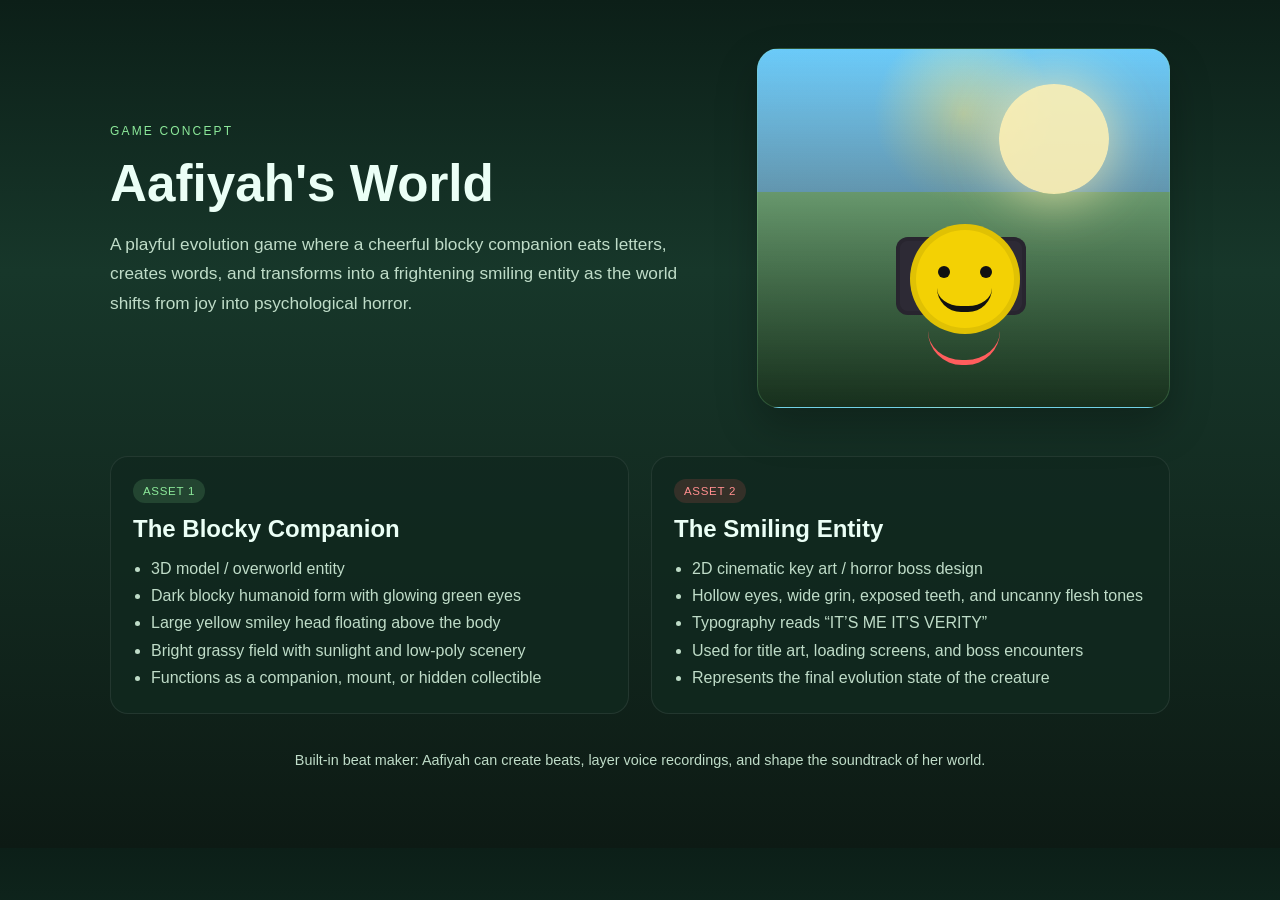
==== index.html @ e5e65679 "game server" ====
<!DOCTYPE html>
<html lang="en">
  <head>
    <meta charset="UTF-8" />
    <meta name="viewport" content="width=device-width, initial-scale=1.0" />
    <title>Aafiyah's World</title>
    <style>
      :root {
        --bg: #061a13;
        --panel: rgba(12, 31, 24, 0.9);
        --panel-alt: rgba(17, 41, 31, 0.85);
        --green: #8ce99a;
        --yellow: #f7d154;
        --red: #ff5d5d;
        --text: #ebfff6;
        --muted: #bfdcc8;
        --shadow: rgba(0, 0, 0, 0.25);
      }

      * { box-sizing: border-box; }

      body {
        margin: 0;
        font-family: Arial, Helvetica, sans-serif;
        background: linear-gradient(180deg, #0c1f18 0%, #17372a 32%, #0d1a14 100%);
        color: var(--text);
      }

      .container {
        max-width: 1100px;
        margin: 0 auto;
        padding: 48px 20px 80px;
      }

      .hero {
        display: grid;
        grid-template-columns: 1.2fr 0.8fr;
        gap: 28px;
        align-items: center;
      }

      .eyebrow {
        display: inline-block;
        font-size: 12px;
        letter-spacing: 0.18em;
        text-transform: uppercase;
        color: var(--green);
        margin-bottom: 18px;
      }

      h1 {
        margin: 0 0 18px;
        font-size: clamp(2.5rem, 4vw, 4.5rem);
        line-height: 1.1;
      }

      .lead {
        font-size: 1.08rem;
        line-height: 1.7;
        color: var(--muted);
        max-width: 60ch;
      }

      .panel {
        background: var(--panel);
        border: 1px solid rgba(140, 233, 154, 0.2);
        border-radius: 22px;
        box-shadow: 0 18px 40px var(--shadow);
        overflow: hidden;
      }

      .art {
        min-height: 360px;
        background:
          linear-gradient(180deg, rgba(144, 213, 255, 0.25), rgba(8, 22, 18, 0.85)),
          radial-gradient(circle at 50% 18%, rgba(255, 242, 142, 0.8), transparent 25%),
          linear-gradient(180deg, #5ec7f7, #90d8ff 40%, #9bdc7e 40%, #6ebf5a 100%);
        position: relative;
      }

      .sun {
        position: absolute;
        width: 110px;
        height: 110px;
        border-radius: 50%;
        background: rgba(255, 241, 180, 0.9);
        top: 35px;
        right: 60px;
        box-shadow: 0 0 60px rgba(255, 239, 176, 0.9);
      }

      .creature {
        position: absolute;
        left: 50%;
        bottom: 30px;
        transform: translateX(-50%);
        width: 180px;
        height: 180px;
      }

      .body {
        position: absolute;
        left: 22px;
        top: 40px;
        width: 130px;
        height: 78px;
        background: #2d2a35;
        border-radius: 12px;
        box-shadow: inset 0 0 0 4px rgba(0,0,0,0.12);
      }

      .body:before, .body:after {
        content: "";
        position: absolute;
        width: 16px;
        height: 16px;
        background: #5af3a8;
        top: 22px;
        border-radius: 4px;
        box-shadow: 0 0 12px rgba(90, 243, 168, 0.85);
      }

      .body:before { left: 28px; }
      .body:after { right: 28px; }

      .smile {
        position: absolute;
        left: 50%;
        bottom: 12px;
        transform: translateX(-50%);
        width: 72px;
        height: 34px;
        border-bottom: 5px solid #ff5d5d;
        border-radius: 0 0 60px 60px;
      }

      .head {
        position: absolute;
        left: 36px;
        bottom: 43px;
        width: 110px;
        height: 110px;
        background: #f3d104;
        border-radius: 50%;
        box-shadow: inset 0 0 0 6px rgba(0,0,0,0.08);
      }

      .head:before, .head:after {
        content: "";
        position: absolute;
        width: 12px;
        height: 12px;
        background: #111;
        border-radius: 50%;
        top: 42px;
      }

      .head:before { left: 28px; }
      .head:after { right: 28px; }

      .head .mouth {
        position: absolute;
        left: 25%;
        right: 25%;
        bottom: 22px;
        height: 24px;
        border-bottom: 6px solid #111;
        border-radius: 0 0 50px 50px;
      }

      .cards {
        display: grid;
        grid-template-columns: repeat(2, minmax(0, 1fr));
        gap: 22px;
        margin-top: 48px;
      }

      .card {
        background: var(--panel-alt);
        border: 1px solid rgba(255,255,255,0.08);
        border-radius: 18px;
        padding: 22px;
      }

      .card h2 {
        margin-top: 0;
        margin-bottom: 12px;
        font-size: 1.5rem;
      }

      .tag {
        display: inline-block;
        padding: 6px 10px;
        border-radius: 999px;
        font-size: 0.72rem;
        letter-spacing: 0.06em;
        text-transform: uppercase;
        margin-bottom: 12px;
      }

      .tag.green { background: rgba(140, 233, 154, 0.15); color: var(--green); }
      .tag.red { background: rgba(255, 93, 93, 0.15); color: #ff8e8e; }

      ul {
        margin: 0;
        padding-left: 18px;
        color: var(--muted);
        line-height: 1.7;
      }

      .footer {
        text-align: center;
        color: var(--muted);
        margin-top: 38px;
        font-size: 0.9rem;
      }

      @media (max-width: 780px) {
        .hero, .cards {
          grid-template-columns: 1fr;
        }
      }
    </style>
  </head>
  <body>
    <div class="container">
      <section class="hero">
        <div>
          <span class="eyebrow">Game Concept</span>
          <h1>Aafiyah's World</h1>
          <p class="lead">
            A playful evolution game where a cheerful blocky companion eats letters,
            creates words, and transforms into a frightening smiling entity as the world
            shifts from joy into psychological horror.
          </p>
        </div>

        <div class="panel art" aria-label="A blocky companion in a bright grassy field">
          <div class="sun"></div>
          <div class="creature">
            <div class="body"></div>
            <div class="smile"></div>
            <div class="head">
              <div class="mouth"></div>
            </div>
          </div>
        </div>
      </section>

      <section class="cards">
        <article class="card">
          <span class="tag green">Asset 1</span>
          <h2>The Blocky Companion</h2>
          <ul>
            <li>3D model / overworld entity</li>
            <li>Dark blocky humanoid form with glowing green eyes</li>
            <li>Large yellow smiley head floating above the body</li>
            <li>Bright grassy field with sunlight and low-poly scenery</li>
            <li>Functions as a companion, mount, or hidden collectible</li>
          </ul>
        </article>

        <article class="card">
          <span class="tag red">Asset 2</span>
          <h2>The Smiling Entity</h2>
          <ul>
            <li>2D cinematic key art / horror boss design</li>
            <li>Hollow eyes, wide grin, exposed teeth, and uncanny flesh tones</li>
            <li>Typography reads “IT’S ME IT’S VERITY”</li>
            <li>Used for title art, loading screens, and boss encounters</li>
            <li>Represents the final evolution state of the creature</li>
          </ul>
        </article>
      </section>

      <div class="footer">
        Built-in beat maker: Aafiyah can create beats, layer voice recordings, and shape the soundtrack of her world.
      </div>
    </div>
  </body>
</html>
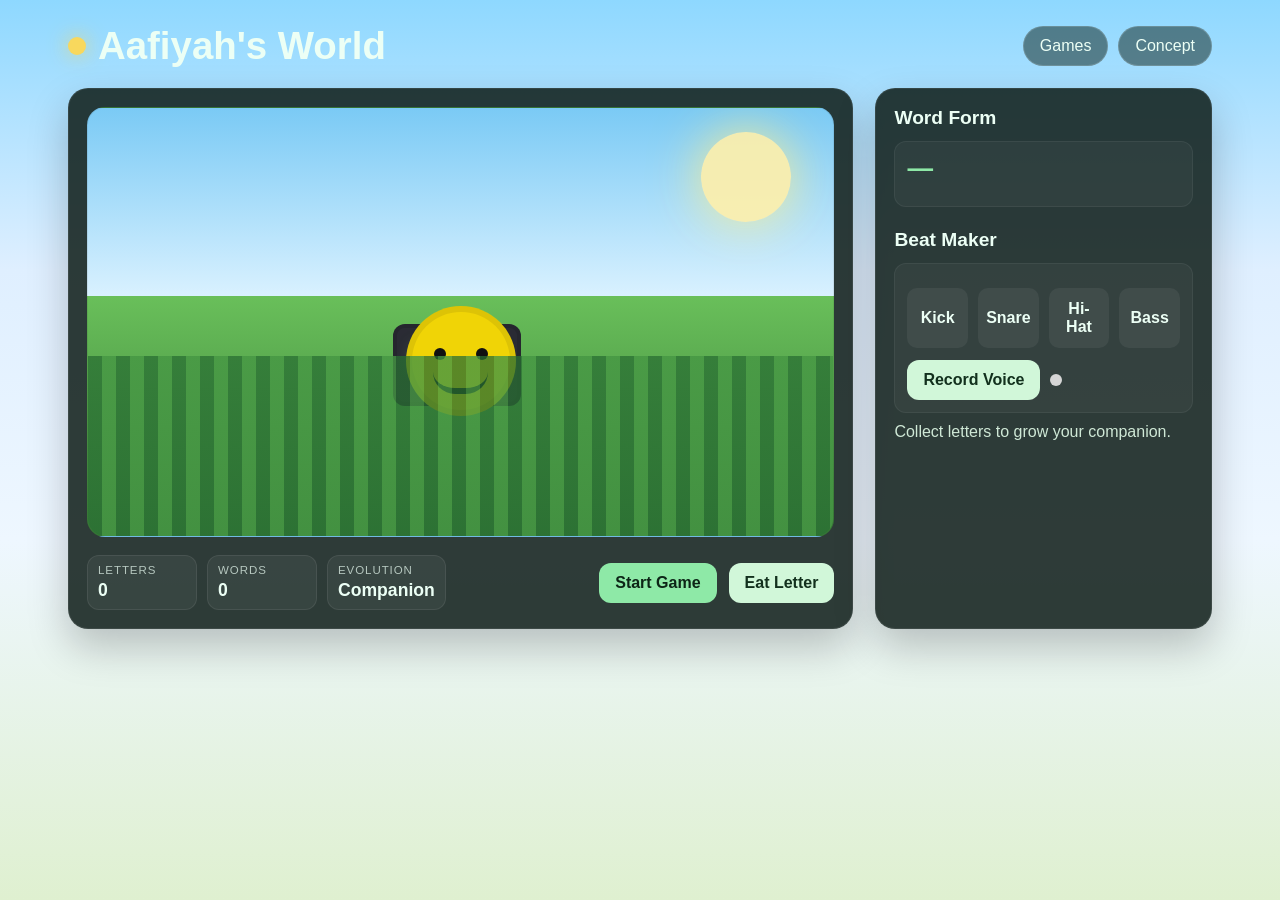
==== commit 4bc1c913: "game play openng" ====
--- a/index.html
+++ b/index.html
@@ -4,278 +4,90 @@
     <meta charset="UTF-8" />
     <meta name="viewport" content="width=device-width, initial-scale=1.0" />
     <title>Aafiyah's World</title>
-    <style>
-      :root {
-        --bg: #061a13;
-        --panel: rgba(12, 31, 24, 0.9);
-        --panel-alt: rgba(17, 41, 31, 0.85);
-        --green: #8ce99a;
-        --yellow: #f7d154;
-        --red: #ff5d5d;
-        --text: #ebfff6;
-        --muted: #bfdcc8;
-        --shadow: rgba(0, 0, 0, 0.25);
-      }
-
-      * { box-sizing: border-box; }
-
-      body {
-        margin: 0;
-        font-family: Arial, Helvetica, sans-serif;
-        background: linear-gradient(180deg, #0c1f18 0%, #17372a 32%, #0d1a14 100%);
-        color: var(--text);
-      }
-
-      .container {
-        max-width: 1100px;
-        margin: 0 auto;
-        padding: 48px 20px 80px;
-      }
-
-      .hero {
-        display: grid;
-        grid-template-columns: 1.2fr 0.8fr;
-        gap: 28px;
-        align-items: center;
-      }
-
-      .eyebrow {
-        display: inline-block;
-        font-size: 12px;
-        letter-spacing: 0.18em;
-        text-transform: uppercase;
-        color: var(--green);
-        margin-bottom: 18px;
-      }
-
-      h1 {
-        margin: 0 0 18px;
-        font-size: clamp(2.5rem, 4vw, 4.5rem);
-        line-height: 1.1;
-      }
-
-      .lead {
-        font-size: 1.08rem;
-        line-height: 1.7;
-        color: var(--muted);
-        max-width: 60ch;
-      }
-
-      .panel {
-        background: var(--panel);
-        border: 1px solid rgba(140, 233, 154, 0.2);
-        border-radius: 22px;
-        box-shadow: 0 18px 40px var(--shadow);
-        overflow: hidden;
-      }
-
-      .art {
-        min-height: 360px;
-        background:
-          linear-gradient(180deg, rgba(144, 213, 255, 0.25), rgba(8, 22, 18, 0.85)),
-          radial-gradient(circle at 50% 18%, rgba(255, 242, 142, 0.8), transparent 25%),
-          linear-gradient(180deg, #5ec7f7, #90d8ff 40%, #9bdc7e 40%, #6ebf5a 100%);
-        position: relative;
-      }
-
-      .sun {
-        position: absolute;
-        width: 110px;
-        height: 110px;
-        border-radius: 50%;
-        background: rgba(255, 241, 180, 0.9);
-        top: 35px;
-        right: 60px;
-        box-shadow: 0 0 60px rgba(255, 239, 176, 0.9);
-      }
-
-      .creature {
-        position: absolute;
-        left: 50%;
-        bottom: 30px;
-        transform: translateX(-50%);
-        width: 180px;
-        height: 180px;
-      }
-
-      .body {
-        position: absolute;
-        left: 22px;
-        top: 40px;
-        width: 130px;
-        height: 78px;
-        background: #2d2a35;
-        border-radius: 12px;
-        box-shadow: inset 0 0 0 4px rgba(0,0,0,0.12);
-      }
-
-      .body:before, .body:after {
-        content: "";
-        position: absolute;
-        width: 16px;
-        height: 16px;
-        background: #5af3a8;
-        top: 22px;
-        border-radius: 4px;
-        box-shadow: 0 0 12px rgba(90, 243, 168, 0.85);
-      }
-
-      .body:before { left: 28px; }
-      .body:after { right: 28px; }
-
-      .smile {
-        position: absolute;
-        left: 50%;
-        bottom: 12px;
-        transform: translateX(-50%);
-        width: 72px;
-        height: 34px;
-        border-bottom: 5px solid #ff5d5d;
-        border-radius: 0 0 60px 60px;
-      }
-
-      .head {
-        position: absolute;
-        left: 36px;
-        bottom: 43px;
-        width: 110px;
-        height: 110px;
-        background: #f3d104;
-        border-radius: 50%;
-        box-shadow: inset 0 0 0 6px rgba(0,0,0,0.08);
-      }
-
-      .head:before, .head:after {
-        content: "";
-        position: absolute;
-        width: 12px;
-        height: 12px;
-        background: #111;
-        border-radius: 50%;
-        top: 42px;
-      }
-
-      .head:before { left: 28px; }
-      .head:after { right: 28px; }
-
-      .head .mouth {
-        position: absolute;
-        left: 25%;
-        right: 25%;
-        bottom: 22px;
-        height: 24px;
-        border-bottom: 6px solid #111;
-        border-radius: 0 0 50px 50px;
-      }
-
-      .cards {
-        display: grid;
-        grid-template-columns: repeat(2, minmax(0, 1fr));
-        gap: 22px;
-        margin-top: 48px;
-      }
-
-      .card {
-        background: var(--panel-alt);
-        border: 1px solid rgba(255,255,255,0.08);
-        border-radius: 18px;
-        padding: 22px;
-      }
-
-      .card h2 {
-        margin-top: 0;
-        margin-bottom: 12px;
-        font-size: 1.5rem;
-      }
-
-      .tag {
-        display: inline-block;
-        padding: 6px 10px;
-        border-radius: 999px;
-        font-size: 0.72rem;
-        letter-spacing: 0.06em;
-        text-transform: uppercase;
-        margin-bottom: 12px;
-      }
-
-      .tag.green { background: rgba(140, 233, 154, 0.15); color: var(--green); }
-      .tag.red { background: rgba(255, 93, 93, 0.15); color: #ff8e8e; }
-
-      ul {
-        margin: 0;
-        padding-left: 18px;
-        color: var(--muted);
-        line-height: 1.7;
-      }
-
-      .footer {
-        text-align: center;
-        color: var(--muted);
-        margin-top: 38px;
-        font-size: 0.9rem;
-      }
-
-      @media (max-width: 780px) {
-        .hero, .cards {
-          grid-template-columns: 1fr;
-        }
-      }
-    </style>
+    <link rel="stylesheet" href="styles.css" />
   </head>
   <body>
-    <div class="container">
-      <section class="hero">
-        <div>
-          <span class="eyebrow">Game Concept</span>
+    <div class="wrapper">
+      <header>
+        <div class="brand">
+          <div class="brand-mark"></div>
           <h1>Aafiyah's World</h1>
-          <p class="lead">
-            A playful evolution game where a cheerful blocky companion eats letters,
-            creates words, and transforms into a frightening smiling entity as the world
-            shifts from joy into psychological horror.
-          </p>
         </div>
 
-        <div class="panel art" aria-label="A blocky companion in a bright grassy field">
-          <div class="sun"></div>
-          <div class="creature">
-            <div class="body"></div>
-            <div class="smile"></div>
-            <div class="head">
-              <div class="mouth"></div>
+        <div class="top-links">
+          <a class="link-button" href="games/index.html">Games</a>
+          <a class="link-button" href="games/README.md">Concept</a>
+        </div>
+      </header>
+
+      <main class="layout">
+        <section class="game-panel">
+          <div id="stage" class="stage" aria-label="Playable game stage">
+            <div class="sun"></div>
+            <div id="creature" class="creature" aria-live="polite">
+              <div class="body">
+                <div class="smile"></div>
+              </div>
+              <div class="head">
+                <div class="mouth"></div>
+              </div>
+            </div>
+            <div class="grass"></div>
+          </div>
+
+          <div class="status-bar">
+            <div class="metrics">
+              <div class="metric">
+                <span class="metric-label">Letters</span>
+                <span id="lettersCollected" class="metric-value">0</span>
+              </div>
+              <div class="metric">
+                <span class="metric-label">Words</span>
+                <span id="wordsMade" class="metric-value">0</span>
+              </div>
+              <div class="metric">
+                <span class="metric-label">Evolution</span>
+                <span id="evolution" class="metric-value">Companion</span>
+              </div>
+            </div>
+
+            <div class="controls">
+              <button id="startGame" class="primary">Start Game</button>
+              <button id="collectLetter" class="secondary">Eat Letter</button>
             </div>
           </div>
-        </div>
-      </section>
+        </section>
 
-      <section class="cards">
-        <article class="card">
-          <span class="tag green">Asset 1</span>
-          <h2>The Blocky Companion</h2>
-          <ul>
-            <li>3D model / overworld entity</li>
-            <li>Dark blocky humanoid form with glowing green eyes</li>
-            <li>Large yellow smiley head floating above the body</li>
-            <li>Bright grassy field with sunlight and low-poly scenery</li>
-            <li>Functions as a companion, mount, or hidden collectible</li>
-          </ul>
-        </article>
+        <aside class="side-panel">
+          <div class="sidebar-section">
+            <h2>Word Form</h2>
+            <div class="word-box">
+              <div id="wordDisplay" class="word-display">—</div>
+            </div>
+          </div>
 
-        <article class="card">
-          <span class="tag red">Asset 2</span>
-          <h2>The Smiling Entity</h2>
-          <ul>
-            <li>2D cinematic key art / horror boss design</li>
-            <li>Hollow eyes, wide grin, exposed teeth, and uncanny flesh tones</li>
-            <li>Typography reads “IT’S ME IT’S VERITY”</li>
-            <li>Used for title art, loading screens, and boss encounters</li>
-            <li>Represents the final evolution state of the creature</li>
-          </ul>
-        </article>
-      </section>
+          <div class="sidebar-section">
+            <h2>Beat Maker</h2>
+            <div class="beat-box">
+              <div class="beat-pad-grid">
+                <button class="beat-pad" data-sound="Kick">Kick</button>
+                <button class="beat-pad" data-sound="Snare">Snare</button>
+                <button class="beat-pad" data-sound="Hi-Hat">Hi-Hat</button>
+                <button class="beat-pad" data-sound="Bass">Bass</button>
+              </div>
 
-      <div class="footer">
-        Built-in beat maker: Aafiyah can create beats, layer voice recordings, and shape the soundtrack of her world.
-      </div>
+              <div class="recording">
+                <button id="recordBtn" class="secondary">Record Voice</button>
+                <span id="recordDot" class="dot"></span>
+              </div>
+            </div>
+          </div>
+
+          <div class="status" id="statusText">Collect letters to grow your companion.</div>
+        </aside>
+      </main>
     </div>
+
+    <script src="game.js"></script>
   </body>
 </html>
--- a/styles.css
+++ b/styles.css
@@ -0,0 +1,455 @@
+:root {
+  --sky-top: #8ed8ff;
+  --sky-mid: #dfefff;
+  --grass: #69bf5a;
+  --grass-dark: #3a7d39;
+  --panel: rgba(12, 27, 22, 0.85);
+  --panel-strong: rgba(8, 15, 11, 0.92);
+  --accent: #8ee9a7;
+  --accent-2: #f8d85d;
+  --danger: #ff6f6f;
+  --danger-deep: #d63333;
+  --text: #ecfff5;
+  --muted: #cfe8d6;
+  --shadow: rgba(0, 0, 0, 0.22);
+}
+
+* { box-sizing: border-box; }
+
+html, body {
+  margin: 0;
+  min-height: 100%;
+  font-family: Arial, Helvetica, sans-serif;
+  background: linear-gradient(180deg, var(--sky-top), var(--sky-mid), #eef7ff 60%, #dff0d0);
+  color: var(--text);
+}
+
+body {
+  min-height: 100vh;
+}
+
+button {
+  font: inherit;
+  cursor: pointer;
+}
+
+.wrapper {
+  max-width: 1180px;
+  margin: 0 auto;
+  padding: 24px 18px 42px;
+}
+
+header {
+  display: flex;
+  justify-content: space-between;
+  align-items: center;
+  gap: 18px;
+  margin-bottom: 20px;
+  flex-wrap: wrap;
+}
+
+.brand {
+  display: flex;
+  align-items: center;
+  gap: 12px;
+}
+
+.brand-mark {
+  width: 18px;
+  height: 18px;
+  background: var(--accent-2);
+  border-radius: 50%;
+  box-shadow: 0 0 20px rgba(248, 216, 93, 0.8);
+}
+
+h1 {
+  margin: 0;
+  font-size: clamp(2rem, 3vw, 3rem);
+}
+
+.top-links {
+  display: flex;
+  gap: 10px;
+  flex-wrap: wrap;
+}
+
+.link-button {
+  background: rgba(11, 30, 22, 0.5);
+  border: 1px solid rgba(255,255,255,0.15);
+  color: var(--text);
+  border-radius: 999px;
+  padding: 10px 16px;
+  text-decoration: none;
+}
+
+.layout {
+  display: grid;
+  grid-template-columns: 1.4fr 0.6fr;
+  gap: 22px;
+}
+
+.game-panel,
+.side-panel {
+  background: var(--panel);
+  border: 1px solid rgba(255,255,255,0.08);
+  border-radius: 20px;
+  box-shadow: 0 18px 40px var(--shadow);
+}
+
+.game-panel {
+  padding: 18px;
+}
+
+.stage {
+  position: relative;
+  overflow: hidden;
+  min-height: 430px;
+  border-radius: 18px;
+  background: linear-gradient(180deg, #7acaf5 0%, #d9f1ff 44%, var(--grass) 44%, var(--grass-dark) 100%);
+  border: 1px solid rgba(0,0,0,0.08);
+}
+
+.sun {
+  position: absolute;
+  top: 24px;
+  right: 42px;
+  width: 90px;
+  height: 90px;
+  border-radius: 50%;
+  background: rgba(255, 240, 170, 0.9);
+  box-shadow: 0 0 50px rgba(255, 238, 136, 0.9);
+}
+
+.grass {
+  position: absolute;
+  inset: auto 0 0 0;
+  height: 42%;
+  background:
+    repeating-linear-gradient(
+      90deg,
+      rgba(40, 110, 50, 0.75) 0,
+      rgba(40, 110, 50, 0.75) 14px,
+      rgba(69, 150, 67, 0.8) 14px,
+      rgba(69, 150, 67, 0.8) 28px
+    );
+}
+
+.creature {
+  position: absolute;
+  left: 50%;
+  bottom: 72px;
+  width: 180px;
+  height: 180px;
+  transform: translateX(-50%);
+  transition: transform 0.25s ease;
+}
+
+.creature.bump {
+  transform: translateX(-50%) scale(1.06);
+}
+
+.body {
+  position: absolute;
+  left: 22px;
+  top: 40px;
+  width: 128px;
+  height: 82px;
+  background: #2a2b34;
+  border-radius: 12px;
+  box-shadow: inset 0 0 0 4px rgba(0,0,0,0.12);
+}
+
+.body:before, .body:after {
+  content: "";
+  position: absolute;
+  width: 16px;
+  height: 16px;
+  background: #88f9b0;
+  top: 25px;
+  border-radius: 4px;
+  box-shadow: 0 0 18px rgba(136, 249, 176, 0.7);
+}
+
+.body:before { left: 24px; }
+.body:after { right: 24px; }
+
+.body .smile {
+  position: absolute;
+  left: 50%;
+  bottom: 14px;
+  transform: translateX(-50%);
+  width: 70px;
+  height: 32px;
+  border-bottom: 6px solid var(--danger);
+  border-radius: 0 0 60px 60px;
+}
+
+.head {
+  position: absolute;
+  left: 35px;
+  bottom: 48px;
+  width: 110px;
+  height: 110px;
+  background: #f0d406;
+  border-radius: 50%;
+  box-shadow: inset 0 0 0 6px rgba(0,0,0,0.08);
+}
+
+.head:before, .head:after {
+  content: "";
+  position: absolute;
+  width: 12px;
+  height: 12px;
+  background: #111;
+  border-radius: 50%;
+  top: 42px;
+}
+
+.head:before { left: 28px; }
+.head:after { right: 28px; }
+
+.head .mouth {
+  position: absolute;
+  left: 25%;
+  right: 25%;
+  bottom: 22px;
+  height: 22px;
+  border-bottom: 6px solid #111;
+  border-radius: 0 0 50px 50px;
+}
+
+.creature.horror {
+  width: 230px;
+  height: 240px;
+}
+
+.creature.horror .body {
+  left: 44px;
+  top: 54px;
+  width: 150px;
+  height: 100px;
+  background: #d1c7bb;
+  border-radius: 16px;
+  box-shadow: inset 0 0 0 6px rgba(0,0,0,0.06);
+}
+
+.creature.horror .body:before,
+.creature.horror .body:after {
+  width: 18px;
+  height: 18px;
+  top: 30px;
+  background: rgba(0,0,0,0.92);
+  box-shadow: none;
+}
+
+.creature.horror .body .smile {
+  width: 80px;
+  height: 46px;
+  border-bottom: 8px solid rgba(0,0,0,0.9);
+}
+
+.creature.horror .head {
+  left: 42px;
+  bottom: 58px;
+  width: 150px;
+  height: 150px;
+  background: #e2c9b6;
+  border-radius: 0;
+  clip-path: polygon(10% 0%, 90% 0%, 100% 18%, 100% 100%, 0% 100%, 0% 18%);
+  box-shadow: inset 0 0 0 6px rgba(0,0,0,0.06);
+}
+
+.creature.horror .head:before,
+.creature.horror .head:after {
+  width: 26px;
+  height: 26px;
+  top: 40px;
+  background: #000;
+  border-radius: 0;
+  box-shadow: 0 0 0 6px rgba(0,0,0,0.04);
+}
+
+.creature.horror .head .mouth {
+  left: 18%;
+  right: 18%;
+  bottom: 18px;
+  height: 44px;
+  border-bottom: 12px solid #000;
+  border-radius: 0 0 80px 80px;
+}
+
+.letter {
+  position: absolute;
+  width: 34px;
+  height: 34px;
+  display: grid;
+  place-items: center;
+  font-weight: 700;
+  font-size: 1rem;
+  background: rgba(255,255,255,0.9);
+  border: 2px solid rgba(0,0,0,0.12);
+  border-radius: 8px;
+  color: #123;
+  box-shadow: 0 10px 18px rgba(0,0,0,0.12);
+  user-select: none;
+}
+
+.letter:hover {
+  transform: scale(1.08);
+}
+
+.status-bar {
+  display: flex;
+  flex-wrap: wrap;
+  gap: 12px;
+  justify-content: space-between;
+  margin-top: 18px;
+  align-items: center;
+}
+
+.metrics {
+  display: flex;
+  flex-wrap: wrap;
+  gap: 10px;
+}
+
+.metric {
+  background: rgba(255,255,255,0.05);
+  border: 1px solid rgba(255,255,255,0.08);
+  border-radius: 12px;
+  padding: 8px 10px;
+  min-width: 110px;
+}
+
+.metric-label {
+  display: block;
+  font-size: 0.72rem;
+  opacity: 0.7;
+  text-transform: uppercase;
+  letter-spacing: 0.08em;
+}
+
+.metric-value {
+  display: block;
+  font-weight: 700;
+  margin-top: 4px;
+  font-size: 1.1rem;
+}
+
+.controls {
+  display: flex;
+  flex-wrap: wrap;
+  gap: 12px;
+}
+
+.primary,
+.secondary {
+  border: none;
+  border-radius: 12px;
+  padding: 11px 16px;
+  font-weight: 700;
+  transition: transform 0.15s ease;
+}
+
+.primary {
+  background: var(--accent);
+  color: #0d2517;
+}
+
+.secondary {
+  background: #d1f7d9;
+  color: #12301d;
+}
+
+.primary:hover,
+.secondary:hover {
+  transform: translateY(-1px);
+}
+
+.side-panel {
+  padding: 18px;
+}
+
+.sidebar-section + .sidebar-section {
+  margin-top: 22px;
+}
+
+h2 {
+  margin: 0 0 12px;
+  font-size: 1.2rem;
+}
+
+.word-box,
+.beat-box {
+  background: rgba(255,255,255,0.04);
+  border: 1px solid rgba(255,255,255,0.06);
+  border-radius: 12px;
+  padding: 12px;
+}
+
+.word-display {
+  font-weight: 800;
+  letter-spacing: 0.08em;
+  font-size: 1.6rem;
+  color: var(--accent);
+  min-height: 40px;
+}
+
+.beat-pad-grid {
+  display: grid;
+  grid-template-columns: repeat(4, minmax(0, 1fr));
+  gap: 10px;
+  margin-top: 12px;
+}
+
+.beat-pad {
+  border: none;
+  border-radius: 10px;
+  padding: 12px 8px;
+  font-weight: 700;
+  background: rgba(255,255,255,0.06);
+  color: var(--text);
+}
+
+.beat-pad.active {
+  background: var(--accent-2);
+  color: #1a1806;
+}
+
+.recording {
+  margin-top: 12px;
+  display: flex;
+  gap: 10px;
+  align-items: center;
+}
+
+.dot {
+  width: 12px;
+  height: 12px;
+  border-radius: 50%;
+  background: #d6d6d6;
+  display: inline-block;
+}
+
+.dot.recording-on {
+  background: var(--danger);
+  box-shadow: 0 0 12px rgba(255, 111, 111, 0.9);
+  animation: pulse 0.9s infinite alternate;
+}
+
+@keyframes pulse {
+  from { transform: scale(1); opacity: 1; }
+  to { transform: scale(1.4); opacity: 0.7; }
+}
+
+.status {
+  margin-top: 10px;
+  color: var(--muted);
+  min-height: 19px;
+}
+
+@media (max-width: 920px) {
+  .layout {
+    grid-template-columns: 1fr;
+  }
+}
